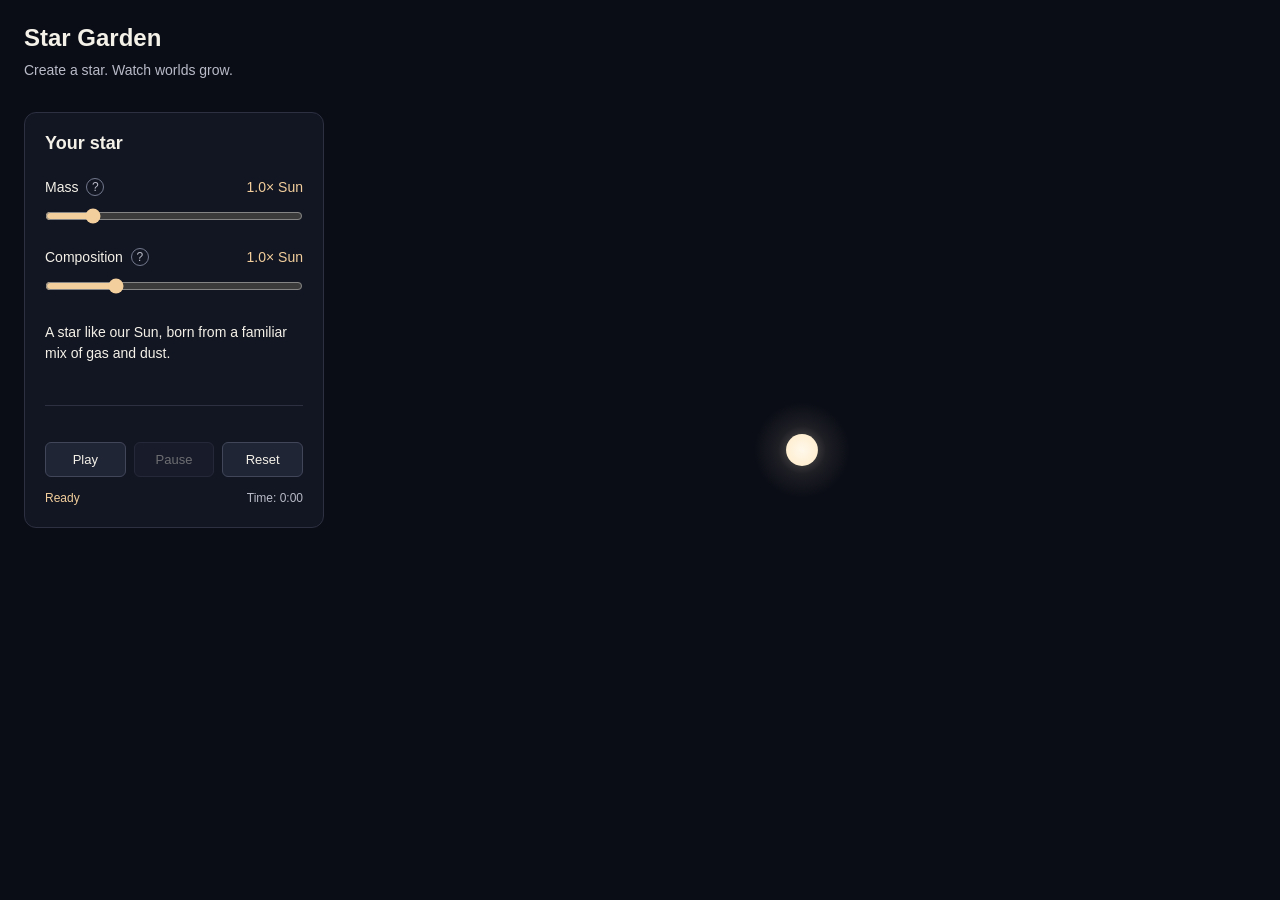
==== star-garden/index.html @ a4f1fb57 "Added planet info and refined growth - added click-to-view planet info below the star panel - showed" ====
<!DOCTYPE html>
<html lang="en">
  <head>
    <meta charset="UTF-8">
    <meta name="viewport" content="width=device-width, initial-scale=1.0">
    <title>Star Garden</title>
    <link rel="stylesheet" href="css/style.css">
    <script src="js/libraries/p5.min.js" defer></script>
    <!-- p5.sound.min.js is kept in js/libraries for when sound is added. -->
    <script src="js/physics.js" defer></script>
    <script src="js/script.js" defer></script>
  </head>
  <body>
    <header class="intro">
      <h1>Star Garden</h1>
      <p>Create a star. Watch worlds grow.</p>
    </header>
    <div class="sidebar">
    <section class="controls" aria-labelledby="controls-title">
      <h2 id="controls-title">Your star</h2>

      <div class="control">
        <div class="control-label">
          <div class="label-help">
            <label for="mass">Mass</label>
            <span class="help">
              <button class="help-button" type="button" aria-label="About mass" aria-describedby="mass-help">?</button>
              <span id="mass-help" class="tooltip" role="tooltip">Changes your star’s size, colour, brightness, and gravitational pull.</span>
            </span>
          </div>
          <output id="mass-value" for="mass">1.0× Sun</output>
        </div>
        <div class="slider">
          <input id="mass" type="range" min="0.2" max="5" step="0.1" value="1" aria-describedby="mass-help">
        </div>
      </div>

      <div class="control">
        <div class="control-label">
          <div class="label-help">
            <label for="heavy-elements">Composition</label>
            <span class="help">
              <button class="help-button" type="button" aria-label="About composition" aria-describedby="heavy-elements-help">?</button>
              <span id="heavy-elements-help" class="tooltip" role="tooltip">Higher values start with more dust particles; changing this resets the simulation.</span>
            </span>
          </div>
          <output id="heavy-elements-value" for="heavy-elements">1.0× Sun</output>
        </div>
        <div class="slider">
          <input id="heavy-elements" type="range" min="0.3" max="3" step="0.1" value="1" aria-describedby="heavy-elements-help">
        </div>
      </div>

      <p id="star-description" class="star-description" aria-live="polite">A star like our Sun, born from a familiar mix of gas and dust.</p>

      <div class="orbit-test">
        <div class="playback" role="group" aria-label="Simulation playback">
          <button id="play" type="button">Play</button>
          <button id="pause" type="button" disabled>Pause</button>
          <button id="reset" type="button">Reset</button>
        </div>
        <div class="playback-info">
          <p id="orbit-status" class="orbit-status" role="status">Ready</p>
          <p class="elapsed-time">Time: <span id="elapsed-time" role="timer" aria-live="off">0:00</span></p>
        </div>
      </div>
    </section>
    <section id="planet-info" class="planet-info" aria-labelledby="planet-info-title" hidden>
      <h2 id="planet-info-title">Your planet</h2>
      <dl>
        <div><dt>Estimated mass</dt><dd id="planet-mass"></dd></div>
        <div><dt>Distance from star</dt><dd id="planet-distance"></dd></div>
        <div><dt>Mergers</dt><dd id="planet-mergers"></dd></div>
      </dl>
    </section>
    </div>
    <main id="space" aria-label="Star Garden simulation"></main>
  </body>
</html>
---- star-garden/css/style.css ----
* {
  box-sizing: border-box;
}

html,
body {
  margin: 0;
  overflow: hidden;
  background: #0b0d16;
  color: #f4f1e8;
  font-family: Arial, sans-serif;
}

.intro {
  position: absolute;
  top: 24px;
  left: 24px;
  right: 24px;
  z-index: 1;
  pointer-events: none;
}

h1 {
  margin: 0 0 8px;
  font-size: 24px;
}

p {
  margin: 0;
  color: #b9bbc8;
  font-size: 14px;
  line-height: 1.5;
}

canvas {
  display: block;
}

.sidebar {
  position: absolute;
  top: 112px;
  left: 24px;
  z-index: 1;
  width: 300px;
  max-height: calc(100dvh - 136px);
  overflow-y: auto;
}

.controls {
  padding: 20px;
  border: 1px solid #2c3040;
  border-radius: 12px;
  background: #121522;
}

h2 {
  margin: 0 0 24px;
  font-size: 18px;
}

.control + .control {
  margin-top: 24px;
}

.control {
  position: relative;
}

.control-label {
  display: flex;
  align-items: center;
  justify-content: space-between;
  gap: 12px;
  margin-bottom: 12px;
  font-size: 14px;
}

output {
  flex-shrink: 0;
  color: #f2cf9c;
  font-variant-numeric: tabular-nums;
}

input[type="range"] {
  display: block;
  width: 100%;
  margin: 0;
  accent-color: #f2cf9c;
  cursor: pointer;
}

input[type="range"]:focus-visible,
.help-button:focus-visible,
.playback button:focus-visible {
  outline: 2px solid #f2cf9c;
  outline-offset: 5px;
}

.label-help {
  display: inline-flex;
  align-items: center;
  gap: 8px;
}

.help {
  display: inline-flex;
}

.help-button {
  display: inline-flex;
  align-items: center;
  justify-content: center;
  width: 18px;
  height: 18px;
  padding: 0;
  border: 1px solid #73798d;
  border-radius: 50%;
  background: transparent;
  color: #b9bbc8;
  font: inherit;
  font-size: 12px;
  cursor: help;
}

.help-button:hover,
.help-button:focus-visible {
  border-color: #f2cf9c;
  color: #f2cf9c;
}

.tooltip {
  position: absolute;
  top: 28px;
  left: 0;
  z-index: 2;
  width: 100%;
  padding: 10px 12px;
  border: 1px solid #414659;
  border-radius: 8px;
  background: #202536;
  color: #f4f1e8;
  font-size: 12px;
  line-height: 1.5;
  visibility: hidden;
}

.tooltip::before {
  content: "";
  position: absolute;
  top: -10px;
  left: 0;
  width: 100%;
  height: 10px;
}

.help:hover .tooltip,
.help-button:focus-visible + .tooltip {
  visibility: visible;
}

@media (hover: none) {
  .help:focus-within .tooltip {
    visibility: visible;
  }
}

.star-description {
  margin-top: 28px;
  min-height: 63px;
  color: #f4f1e8;
}

.orbit-test {
  margin-top: 20px;
  padding-top: 20px;
  border-top: 1px solid #2c3040;
}

h3 {
  margin: 0 0 8px;
  font-size: 14px;
}

.orbit-test p {
  font-size: 12px;
}

.playback {
  display: flex;
  gap: 8px;
  margin-top: 16px;
}

.playback button {
  flex: 1;
  padding: 9px 0;
  border: 1px solid #414659;
  border-radius: 6px;
  background: #202536;
  color: #f4f1e8;
  font: inherit;
  font-size: 13px;
  cursor: pointer;
}

.playback button:hover:not(:disabled) {
  border-color: #f2cf9c;
}

.playback button:disabled {
  opacity: 0.4;
  cursor: default;
}

.orbit-test .orbit-status {
  margin-top: 12px;
  color: #f2cf9c;
}

.playback-info {
  display: flex;
  justify-content: space-between;
  align-items: baseline;
  gap: 12px;
  margin-top: 12px;
}

.orbit-test .playback-info p {
  margin: 0;
}

.elapsed-time {
  font-variant-numeric: tabular-nums;
}

.planet-info {
  margin-top: 16px;
  padding: 20px;
  border: 1px solid #414659;
  border-radius: 12px;
  background: #121522;
}

.planet-info h2 {
  margin: 0;
  font-size: 16px;
}

.planet-info dl {
  margin: 16px 0 0;
  font-size: 12px;
  line-height: 1.5;
}

.planet-info dl div {
  display: flex;
  justify-content: space-between;
  gap: 12px;
  margin-top: 8px;
}

.planet-info dt {
  color: #b9bbc8;
}

.planet-info dd {
  margin: 0;
  text-align: right;
  color: #f2cf9c;
  font-variant-numeric: tabular-nums;
}

@media (max-width: 640px) {
  .intro {
    top: 20px;
    left: 20px;
    right: 20px;
  }

  .sidebar {
    top: auto;
    bottom: 20px;
    left: 20px;
    right: 20px;
    width: auto;
    max-height: 56dvh;
  }

  .controls,
  .planet-info {
    padding: 16px;
  }

  .controls h2 {
    margin-bottom: 18px;
  }

  .control + .control {
    margin-top: 20px;
  }

  .star-description {
    min-height: 0;
    margin-top: 20px;
  }

  .orbit-test {
    margin-top: 16px;
    padding-top: 16px;
  }
}
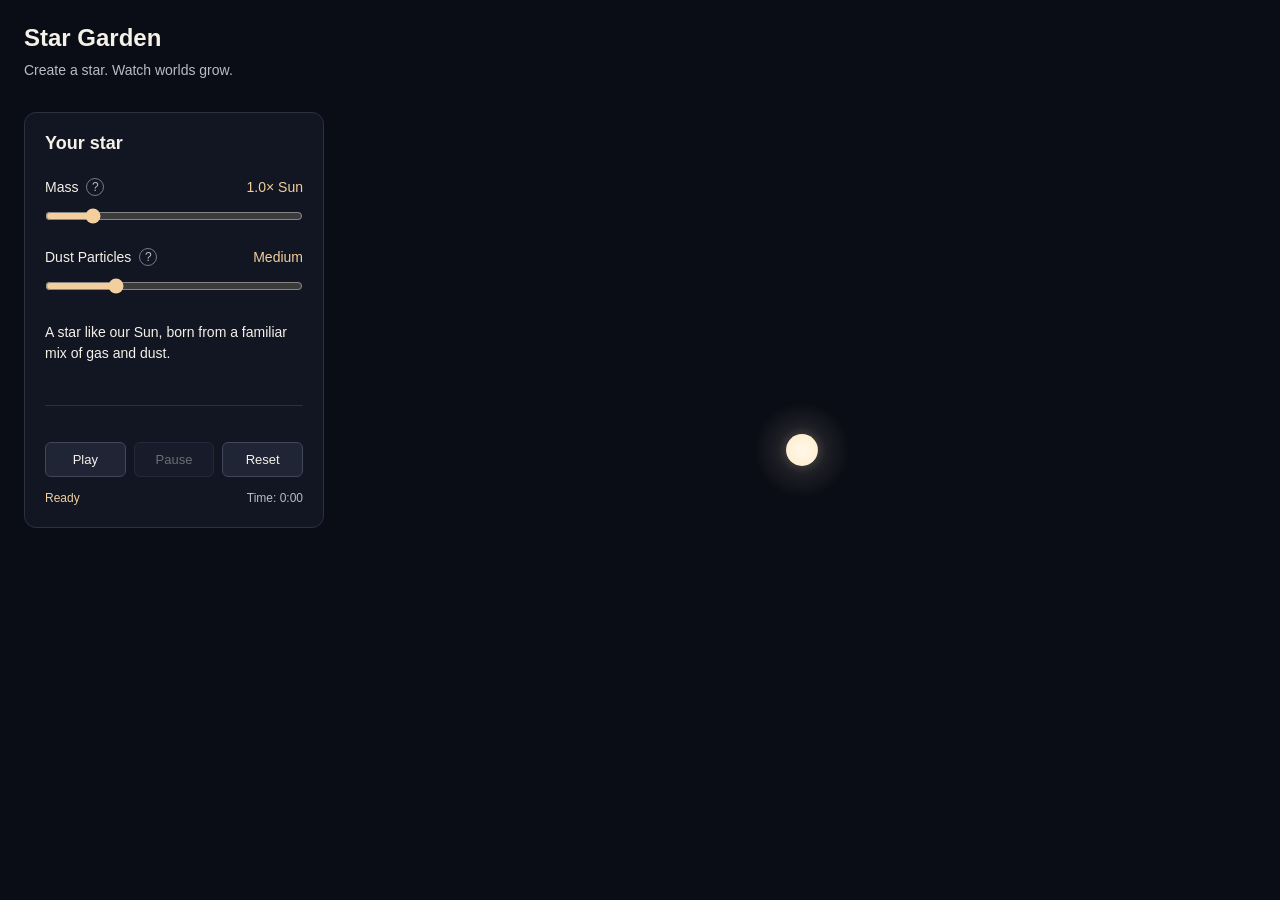
==== commit 4aa6ffa9: "Refined dust controls and arrivals - renamed composition to dust particles with low, medium, and hig" ====
--- a/star-garden/index.html
+++ b/star-garden/index.html
@@ -38,13 +38,13 @@
       <div class="control">
         <div class="control-label">
           <div class="label-help">
-            <label for="heavy-elements">Composition</label>
+            <label for="heavy-elements">Dust Particles</label>
             <span class="help">
-              <button class="help-button" type="button" aria-label="About composition" aria-describedby="heavy-elements-help">?</button>
+              <button class="help-button" type="button" aria-label="About dust particles" aria-describedby="heavy-elements-help">?</button>
               <span id="heavy-elements-help" class="tooltip" role="tooltip">Higher values start with more dust particles; changing this resets the simulation.</span>
             </span>
           </div>
-          <output id="heavy-elements-value" for="heavy-elements">1.0× Sun</output>
+          <output id="heavy-elements-value" for="heavy-elements">Medium</output>
         </div>
         <div class="slider">
           <input id="heavy-elements" type="range" min="0.3" max="3" step="0.1" value="1" aria-describedby="heavy-elements-help">
@@ -68,10 +68,13 @@
     <section id="planet-info" class="planet-info" aria-labelledby="planet-info-title" hidden>
       <h2 id="planet-info-title">Your planet</h2>
       <dl>
-        <div><dt>Estimated mass</dt><dd id="planet-mass"></dd></div>
         <div><dt>Distance from star</dt><dd id="planet-distance"></dd></div>
-        <div><dt>Mergers</dt><dd id="planet-mergers"></dd></div>
+        <div><dt>Year length</dt><dd id="planet-year"></dd></div>
       </dl>
+    </section>
+    <section id="encounter-panel" class="encounter-controls" aria-labelledby="encounter-title" hidden>
+      <h2 id="encounter-title">Add objects</h2>
+      <button id="add-rogue" type="button" disabled>Add rogue planet</button>
     </section>
     </div>
     <main id="space" aria-label="Star Garden simulation"></main>
--- a/star-garden/css/style.css
+++ b/star-garden/css/style.css
@@ -91,7 +91,8 @@
 
 input[type="range"]:focus-visible,
 .help-button:focus-visible,
-.playback button:focus-visible {
+.playback button:focus-visible,
+.encounter-controls button:focus-visible {
   outline: 2px solid #f2cf9c;
   outline-offset: 5px;
 }
@@ -191,7 +192,8 @@
   margin-top: 16px;
 }
 
-.playback button {
+.playback button,
+.encounter-controls button {
   flex: 1;
   padding: 9px 0;
   border: 1px solid #414659;
@@ -203,11 +205,13 @@
   cursor: pointer;
 }
 
-.playback button:hover:not(:disabled) {
+.playback button:hover:not(:disabled),
+.encounter-controls button:hover:not(:disabled) {
   border-color: #f2cf9c;
 }
 
-.playback button:disabled {
+.playback button:disabled,
+.encounter-controls button:disabled {
   opacity: 0.4;
   cursor: default;
 }
@@ -231,6 +235,23 @@
 
 .elapsed-time {
   font-variant-numeric: tabular-nums;
+}
+
+.encounter-controls {
+  margin-top: 16px;
+  padding: 20px;
+  border: 1px solid #2c3040;
+  border-radius: 12px;
+  background: #121522;
+}
+
+.encounter-controls h2 {
+  margin-bottom: 16px;
+  font-size: 16px;
+}
+
+.encounter-controls button {
+  width: 100%;
 }
 
 .planet-info {
@@ -287,7 +308,8 @@
   }
 
   .controls,
-  .planet-info {
+  .planet-info,
+  .encounter-controls {
     padding: 16px;
   }
 
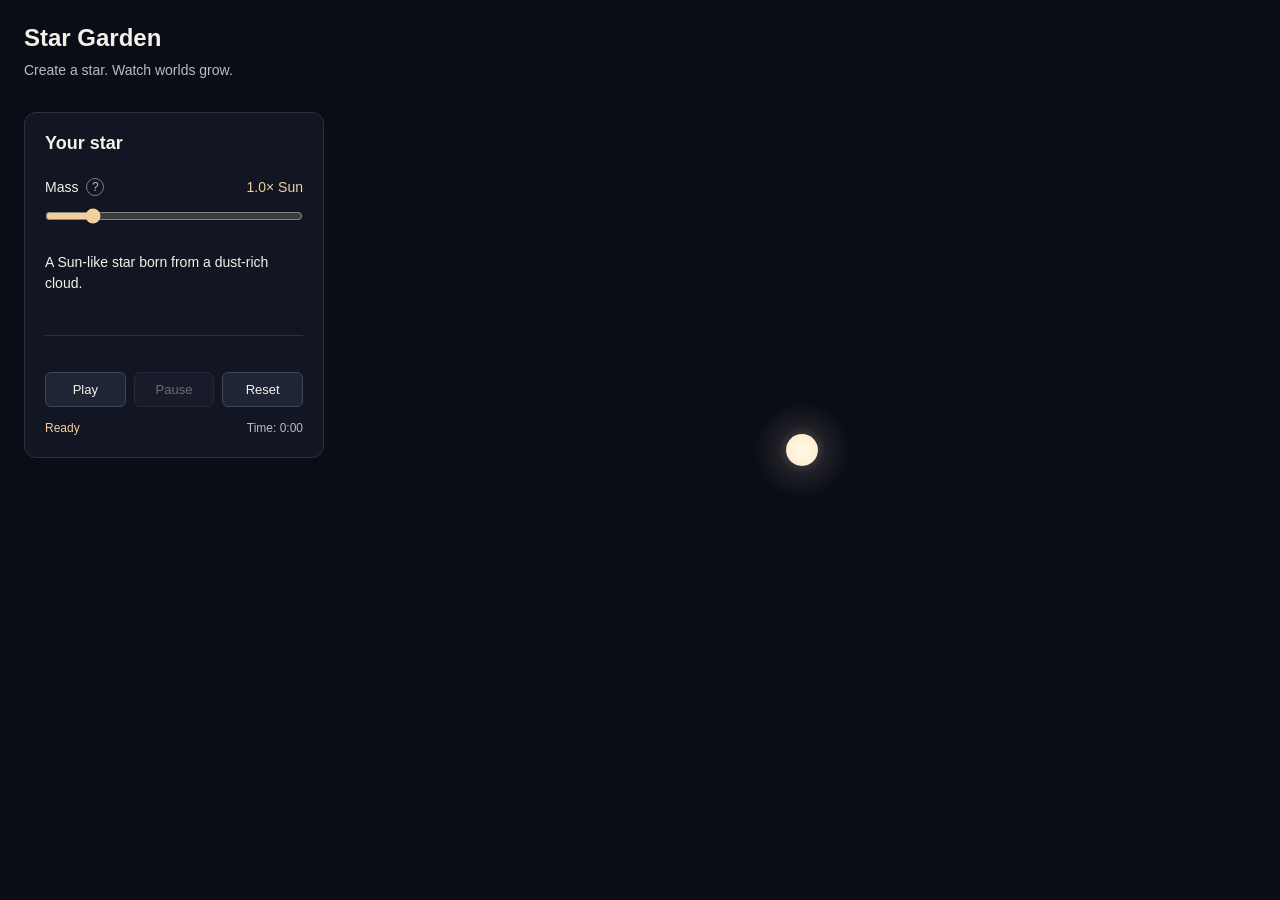
==== commit aced75b9: "Refined dust and planet growth - removed the dust slider and kept the highest setting - shortened du" ====
--- a/star-garden/index.html
+++ b/star-garden/index.html
@@ -35,23 +35,7 @@
         </div>
       </div>
 
-      <div class="control">
-        <div class="control-label">
-          <div class="label-help">
-            <label for="heavy-elements">Dust Particles</label>
-            <span class="help">
-              <button class="help-button" type="button" aria-label="About dust particles" aria-describedby="heavy-elements-help">?</button>
-              <span id="heavy-elements-help" class="tooltip" role="tooltip">Higher values start with more dust particles; changing this resets the simulation.</span>
-            </span>
-          </div>
-          <output id="heavy-elements-value" for="heavy-elements">Medium</output>
-        </div>
-        <div class="slider">
-          <input id="heavy-elements" type="range" min="0.3" max="3" step="0.1" value="1" aria-describedby="heavy-elements-help">
-        </div>
-      </div>
-
-      <p id="star-description" class="star-description" aria-live="polite">A star like our Sun, born from a familiar mix of gas and dust.</p>
+      <p id="star-description" class="star-description" aria-live="polite">A Sun-like star born from a dust-rich cloud.</p>
 
       <div class="orbit-test">
         <div class="playback" role="group" aria-label="Simulation playback">
@@ -72,10 +56,6 @@
         <div><dt>Year length</dt><dd id="planet-year"></dd></div>
       </dl>
     </section>
-    <section id="encounter-panel" class="encounter-controls" aria-labelledby="encounter-title" hidden>
-      <h2 id="encounter-title">Add objects</h2>
-      <button id="add-rogue" type="button" disabled>Add rogue planet</button>
-    </section>
     </div>
     <main id="space" aria-label="Star Garden simulation"></main>
   </body>
--- a/star-garden/css/style.css
+++ b/star-garden/css/style.css
@@ -58,10 +58,6 @@
   font-size: 18px;
 }
 
-.control + .control {
-  margin-top: 24px;
-}
-
 .control {
   position: relative;
 }
@@ -91,8 +87,7 @@
 
 input[type="range"]:focus-visible,
 .help-button:focus-visible,
-.playback button:focus-visible,
-.encounter-controls button:focus-visible {
+.playback button:focus-visible {
   outline: 2px solid #f2cf9c;
   outline-offset: 5px;
 }
@@ -192,8 +187,7 @@
   margin-top: 16px;
 }
 
-.playback button,
-.encounter-controls button {
+.playback button {
   flex: 1;
   padding: 9px 0;
   border: 1px solid #414659;
@@ -205,13 +199,11 @@
   cursor: pointer;
 }
 
-.playback button:hover:not(:disabled),
-.encounter-controls button:hover:not(:disabled) {
+.playback button:hover:not(:disabled) {
   border-color: #f2cf9c;
 }
 
-.playback button:disabled,
-.encounter-controls button:disabled {
+.playback button:disabled {
   opacity: 0.4;
   cursor: default;
 }
@@ -235,23 +227,6 @@
 
 .elapsed-time {
   font-variant-numeric: tabular-nums;
-}
-
-.encounter-controls {
-  margin-top: 16px;
-  padding: 20px;
-  border: 1px solid #2c3040;
-  border-radius: 12px;
-  background: #121522;
-}
-
-.encounter-controls h2 {
-  margin-bottom: 16px;
-  font-size: 16px;
-}
-
-.encounter-controls button {
-  width: 100%;
 }
 
 .planet-info {
@@ -308,17 +283,12 @@
   }
 
   .controls,
-  .planet-info,
-  .encounter-controls {
+  .planet-info {
     padding: 16px;
   }
 
   .controls h2 {
     margin-bottom: 18px;
-  }
-
-  .control + .control {
-    margin-top: 20px;
   }
 
   .star-description {
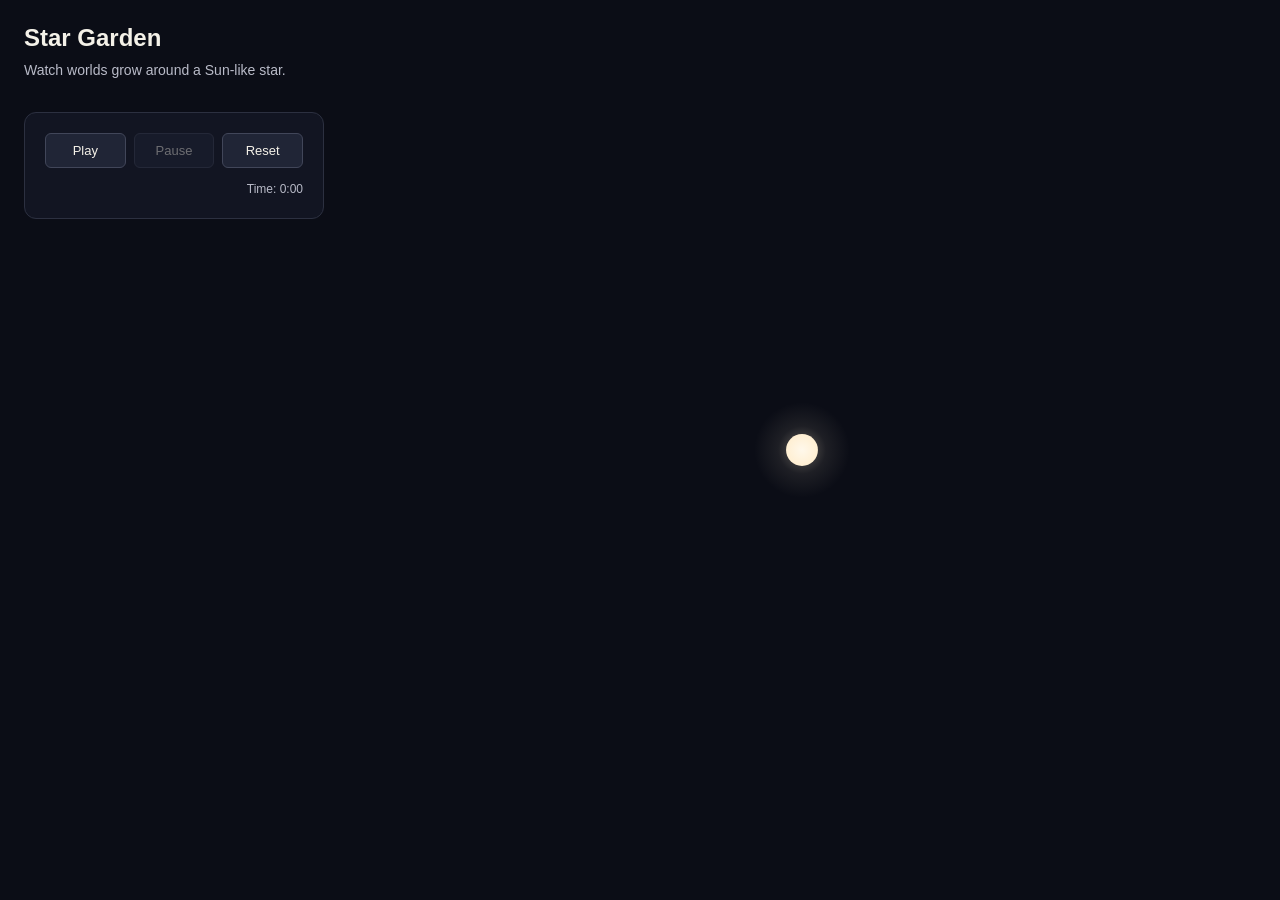
==== commit 102808f7: "Set the star to 1× Sun - kept only play, pause, reset, and the timer - let comets merge into bigger " ====
--- a/star-garden/index.html
+++ b/star-garden/index.html
@@ -13,49 +13,24 @@
   <body>
     <header class="intro">
       <h1>Star Garden</h1>
-      <p>Create a star. Watch worlds grow.</p>
+      <p>Watch worlds grow around a Sun-like star.</p>
     </header>
     <div class="sidebar">
-    <section class="controls" aria-labelledby="controls-title">
-      <h2 id="controls-title">Your star</h2>
-
-      <div class="control">
-        <div class="control-label">
-          <div class="label-help">
-            <label for="mass">Mass</label>
-            <span class="help">
-              <button class="help-button" type="button" aria-label="About mass" aria-describedby="mass-help">?</button>
-              <span id="mass-help" class="tooltip" role="tooltip">Changes your star’s size, colour, brightness, and gravitational pull.</span>
-            </span>
-          </div>
-          <output id="mass-value" for="mass">1.0× Sun</output>
-        </div>
-        <div class="slider">
-          <input id="mass" type="range" min="0.2" max="5" step="0.1" value="1" aria-describedby="mass-help">
-        </div>
-      </div>
-
-      <p id="star-description" class="star-description" aria-live="polite">A Sun-like star born from a dust-rich cloud.</p>
-
-      <div class="orbit-test">
-        <div class="playback" role="group" aria-label="Simulation playback">
+      <section class="controls" aria-label="Simulation playback">
+        <div class="playback">
           <button id="play" type="button">Play</button>
           <button id="pause" type="button" disabled>Pause</button>
           <button id="reset" type="button">Reset</button>
         </div>
-        <div class="playback-info">
-          <p id="orbit-status" class="orbit-status" role="status">Ready</p>
-          <p class="elapsed-time">Time: <span id="elapsed-time" role="timer" aria-live="off">0:00</span></p>
-        </div>
-      </div>
-    </section>
-    <section id="planet-info" class="planet-info" aria-labelledby="planet-info-title" hidden>
-      <h2 id="planet-info-title">Your planet</h2>
-      <dl>
-        <div><dt>Distance from star</dt><dd id="planet-distance"></dd></div>
-        <div><dt>Year length</dt><dd id="planet-year"></dd></div>
-      </dl>
-    </section>
+        <p class="elapsed-time">Time: <span id="elapsed-time" role="timer" aria-live="off">0:00</span></p>
+      </section>
+      <section id="planet-info" class="planet-info" aria-labelledby="planet-info-title" hidden>
+        <h2 id="planet-info-title">Your planet</h2>
+        <dl>
+          <div><dt>Distance from star</dt><dd id="planet-distance"></dd></div>
+          <div><dt>Year length</dt><dd id="planet-year"></dd></div>
+        </dl>
+      </section>
     </div>
     <main id="space" aria-label="Star Garden simulation"></main>
   </body>
--- a/star-garden/css/style.css
+++ b/star-garden/css/style.css
@@ -53,138 +53,14 @@
   background: #121522;
 }
 
-h2 {
-  margin: 0 0 24px;
-  font-size: 18px;
-}
-
-.control {
-  position: relative;
-}
-
-.control-label {
-  display: flex;
-  align-items: center;
-  justify-content: space-between;
-  gap: 12px;
-  margin-bottom: 12px;
-  font-size: 14px;
-}
-
-output {
-  flex-shrink: 0;
-  color: #f2cf9c;
-  font-variant-numeric: tabular-nums;
-}
-
-input[type="range"] {
-  display: block;
-  width: 100%;
-  margin: 0;
-  accent-color: #f2cf9c;
-  cursor: pointer;
-}
-
-input[type="range"]:focus-visible,
-.help-button:focus-visible,
 .playback button:focus-visible {
   outline: 2px solid #f2cf9c;
   outline-offset: 5px;
 }
 
-.label-help {
-  display: inline-flex;
-  align-items: center;
-  gap: 8px;
-}
-
-.help {
-  display: inline-flex;
-}
-
-.help-button {
-  display: inline-flex;
-  align-items: center;
-  justify-content: center;
-  width: 18px;
-  height: 18px;
-  padding: 0;
-  border: 1px solid #73798d;
-  border-radius: 50%;
-  background: transparent;
-  color: #b9bbc8;
-  font: inherit;
-  font-size: 12px;
-  cursor: help;
-}
-
-.help-button:hover,
-.help-button:focus-visible {
-  border-color: #f2cf9c;
-  color: #f2cf9c;
-}
-
-.tooltip {
-  position: absolute;
-  top: 28px;
-  left: 0;
-  z-index: 2;
-  width: 100%;
-  padding: 10px 12px;
-  border: 1px solid #414659;
-  border-radius: 8px;
-  background: #202536;
-  color: #f4f1e8;
-  font-size: 12px;
-  line-height: 1.5;
-  visibility: hidden;
-}
-
-.tooltip::before {
-  content: "";
-  position: absolute;
-  top: -10px;
-  left: 0;
-  width: 100%;
-  height: 10px;
-}
-
-.help:hover .tooltip,
-.help-button:focus-visible + .tooltip {
-  visibility: visible;
-}
-
-@media (hover: none) {
-  .help:focus-within .tooltip {
-    visibility: visible;
-  }
-}
-
-.star-description {
-  margin-top: 28px;
-  min-height: 63px;
-  color: #f4f1e8;
-}
-
-.orbit-test {
-  margin-top: 20px;
-  padding-top: 20px;
-  border-top: 1px solid #2c3040;
-}
-
-h3 {
-  margin: 0 0 8px;
-  font-size: 14px;
-}
-
-.orbit-test p {
-  font-size: 12px;
-}
-
 .playback {
   display: flex;
   gap: 8px;
-  margin-top: 16px;
 }
 
 .playback button {
@@ -208,24 +84,10 @@
   cursor: default;
 }
 
-.orbit-test .orbit-status {
+.elapsed-time {
   margin-top: 12px;
-  color: #f2cf9c;
-}
-
-.playback-info {
-  display: flex;
-  justify-content: space-between;
-  align-items: baseline;
-  gap: 12px;
-  margin-top: 12px;
-}
-
-.orbit-test .playback-info p {
-  margin: 0;
-}
-
-.elapsed-time {
+  text-align: right;
+  font-size: 12px;
   font-variant-numeric: tabular-nums;
 }
 
@@ -286,18 +148,4 @@
   .planet-info {
     padding: 16px;
   }
-
-  .controls h2 {
-    margin-bottom: 18px;
-  }
-
-  .star-description {
-    min-height: 0;
-    margin-top: 20px;
-  }
-
-  .orbit-test {
-    margin-top: 16px;
-    padding-top: 16px;
-  }
 }
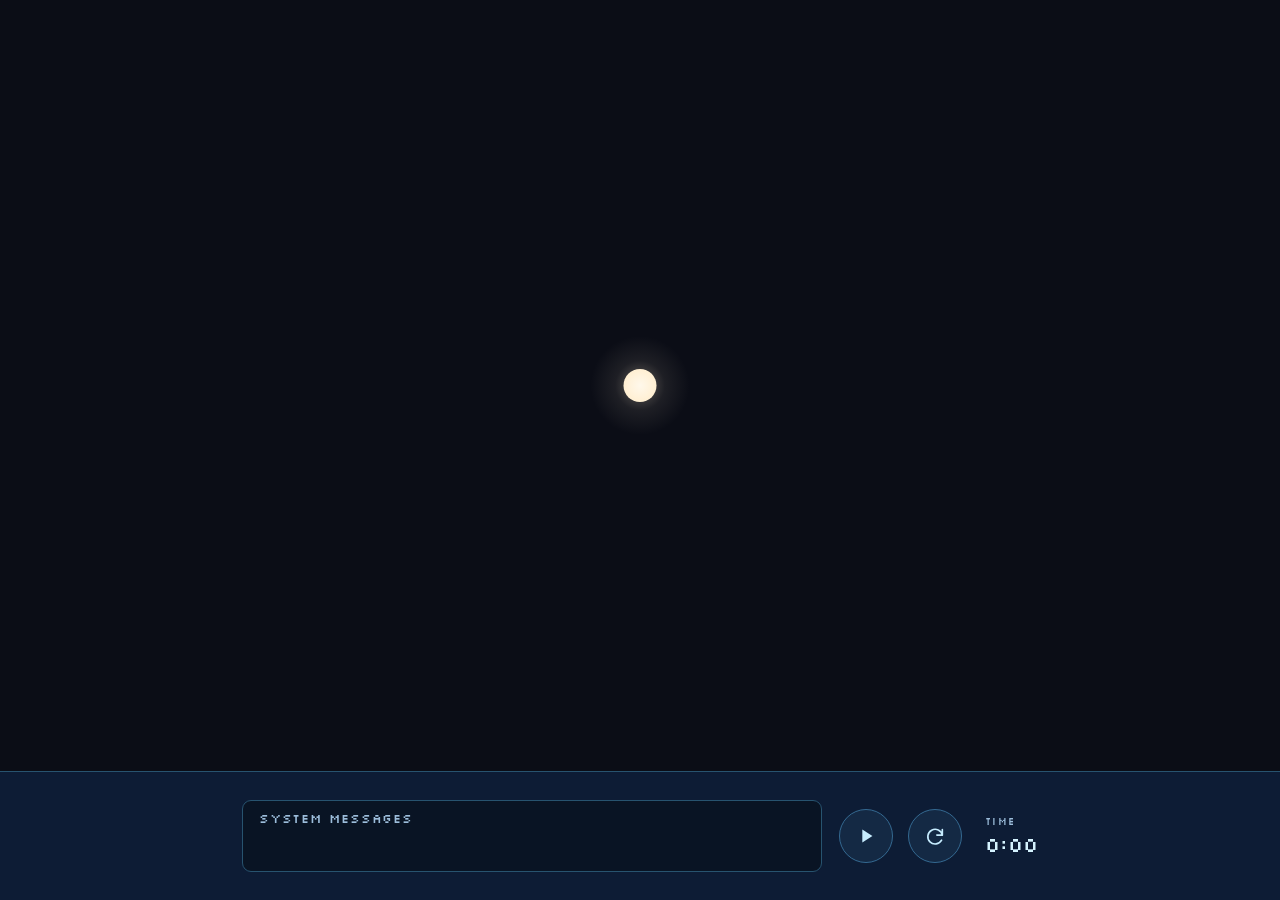
==== commit 43763698: "Set up the retro console - put play/pause, reset, and the timer in a flat bottom bar - added a messa" ====
--- a/star-garden/index.html
+++ b/star-garden/index.html
@@ -4,6 +4,9 @@
     <meta charset="UTF-8">
     <meta name="viewport" content="width=device-width, initial-scale=1.0">
     <title>Star Garden</title>
+    <link rel="preconnect" href="https://fonts.googleapis.com">
+    <link rel="preconnect" href="https://fonts.gstatic.com" crossorigin>
+    <link rel="stylesheet" href="https://fonts.googleapis.com/css2?family=Silkscreen&amp;display=swap">
     <link rel="stylesheet" href="css/style.css">
     <script src="js/libraries/p5.min.js" defer></script>
     <!-- p5.sound.min.js is kept in js/libraries for when sound is added. -->
@@ -11,27 +14,33 @@
     <script src="js/script.js" defer></script>
   </head>
   <body>
-    <header class="intro">
-      <h1>Star Garden</h1>
-      <p>Watch worlds grow around a Sun-like star.</p>
-    </header>
-    <div class="sidebar">
-      <section class="controls" aria-label="Simulation playback">
-        <div class="playback">
-          <button id="play" type="button">Play</button>
-          <button id="pause" type="button" disabled>Pause</button>
-          <button id="reset" type="button">Reset</button>
-        </div>
-        <p class="elapsed-time">Time: <span id="elapsed-time" role="timer" aria-live="off">0:00</span></p>
+    <main id="space" aria-label="Star Garden simulation"></main>
+    <section class="controls" aria-label="Simulation console">
+      <section class="message-screen" aria-labelledby="system-messages-heading">
+        <h2 id="system-messages-heading">System messages</h2>
+        <div id="system-messages" role="log" aria-labelledby="system-messages-heading"></div>
       </section>
-      <section id="planet-info" class="planet-info" aria-labelledby="planet-info-title" hidden>
-        <h2 id="planet-info-title">Your planet</h2>
-        <dl>
-          <div><dt>Distance from star</dt><dd id="planet-distance"></dd></div>
-          <div><dt>Year length</dt><dd id="planet-year"></dd></div>
-        </dl>
-      </section>
-    </div>
-    <main id="space" aria-label="Star Garden simulation"></main>
+      <div class="playback" role="group" aria-label="Playback controls">
+        <button id="play-pause" type="button" data-playing="false" aria-label="Play">
+          <svg class="icon-play" viewBox="0 0 24 24" aria-hidden="true" fill="currentColor">
+            <path d="M8 5v14l11-7z"/>
+          </svg>
+          <svg class="icon-pause" viewBox="0 0 24 24" aria-hidden="true" fill="currentColor">
+            <rect x="7" y="5" width="3.5" height="14" rx="1"/>
+            <rect x="13.5" y="5" width="3.5" height="14" rx="1"/>
+          </svg>
+        </button>
+        <button id="reset" type="button" aria-label="Reset">
+          <svg viewBox="0 0 24 24" aria-hidden="true" fill="none" stroke="currentColor"
+            stroke-width="1.8" stroke-linecap="round" stroke-linejoin="round">
+            <path d="M20 11a8 8 0 1 0-.8 5.5M20 5v6h-6"/>
+          </svg>
+        </button>
+        <p class="elapsed-time">
+          <span class="timer-label">Time</span>
+          <span id="elapsed-time" role="timer" aria-live="off">0:00</span>
+        </p>
+      </div>
+    </section>
   </body>
 </html>
--- a/star-garden/css/style.css
+++ b/star-garden/css/style.css
@@ -8,21 +8,21 @@
   overflow: hidden;
   background: #0b0d16;
   color: #f4f1e8;
-  font-family: Arial, sans-serif;
+  font-family: "Silkscreen", "Courier New", monospace;
 }
 
-.intro {
-  position: absolute;
-  top: 24px;
-  left: 24px;
-  right: 24px;
-  z-index: 1;
-  pointer-events: none;
+body {
+  display: grid;
+  grid-template-rows: minmax(0, 1fr) auto;
+  height: 100vh;
+  height: 100dvh;
 }
 
-h1 {
-  margin: 0 0 8px;
-  font-size: 24px;
+#space {
+  position: relative;
+  min-width: 0;
+  min-height: 0;
+  overflow: hidden;
 }
 
 p {
@@ -36,116 +36,114 @@
   display: block;
 }
 
-.sidebar {
-  position: absolute;
-  top: 112px;
-  left: 24px;
-  z-index: 1;
-  width: 300px;
-  max-height: calc(100dvh - 136px);
-  overflow-y: auto;
-}
-
 .controls {
-  padding: 20px;
-  border: 1px solid #2c3040;
-  border-radius: 12px;
-  background: #121522;
+  --bar-padding: clamp(18px, 3.2dvh, 28px);
+  display: grid;
+  grid-template-columns: minmax(0, 580px) max-content;
+  justify-content: center;
+  column-gap: clamp(10px, 2vw, 17px);
+  align-items: center;
+  padding-block: var(--bar-padding) max(var(--bar-padding), env(safe-area-inset-bottom));
+  padding-inline: clamp(12px, calc(10vw - 56px), 96px);
+  border-top: 1px solid #27536f;
+  background: #0d1c35;
 }
 
 .playback button:focus-visible {
-  outline: 2px solid #f2cf9c;
-  outline-offset: 5px;
+  outline: 2px solid #a8f4ff;
+  outline-offset: 3px;
 }
 
 .playback {
   display: flex;
-  gap: 8px;
+  align-items: center;
+  justify-content: flex-end;
+  gap: clamp(6px, 1.8vw, 15px);
 }
 
 .playback button {
-  flex: 1;
-  padding: 9px 0;
-  border: 1px solid #414659;
-  border-radius: 6px;
-  background: #202536;
-  color: #f4f1e8;
-  font: inherit;
-  font-size: 13px;
+  display: grid;
+  place-items: center;
+  flex: none;
+  width: clamp(40px, 7vw, 54px);
+  aspect-ratio: 1;
+  padding: 0;
+  border: 1px solid #346991;
+  border-radius: 50%;
+  background: #142944;
+  color: #c7edff;
   cursor: pointer;
 }
 
-.playback button:hover:not(:disabled) {
-  border-color: #f2cf9c;
+.playback svg {
+  width: 22px;
+  height: 22px;
 }
 
-.playback button:disabled {
-  opacity: 0.4;
-  cursor: default;
+.playback button:hover {
+  border-color: #58d1ef;
+  color: #ecfbff;
+}
+
+#play-pause[data-playing="true"] .icon-play,
+#play-pause[data-playing="false"] .icon-pause {
+  display: none;
 }
 
 .elapsed-time {
-  margin-top: 12px;
-  text-align: right;
-  font-size: 12px;
+  margin-inline-start: clamp(1px, 1vw, 8px);
+  text-align: left;
+  font-size: clamp(14px, 2.4vw, 20px);
   font-variant-numeric: tabular-nums;
+  color: #d5f3ff;
+  white-space: nowrap;
 }
 
-.planet-info {
-  margin-top: 16px;
-  padding: 20px;
-  border: 1px solid #414659;
-  border-radius: 12px;
-  background: #121522;
+.timer-label {
+  display: block;
+  color: #9cbddb;
+  font-size: 10px;
+  letter-spacing: 0.14em;
+  text-transform: uppercase;
 }
 
-.planet-info h2 {
-  margin: 0;
-  font-size: 16px;
+.message-screen {
+  display: grid;
+  grid-template-rows: auto minmax(0, 1fr);
+  gap: 5px;
+  min-width: 0;
+  height: clamp(52px, 8dvh, 74px);
+  padding: 8px clamp(8px, 1.5vw, 16px);
+  border: 1px solid #27536f;
+  border-radius: 9px;
+  background: #091424;
+  color: #d5f3ff;
 }
 
-.planet-info dl {
-  margin: 16px 0 0;
-  font-size: 12px;
-  line-height: 1.5;
+.message-screen h2 {
+  margin: 0;
+  color: #9cbddb;
+  font-size: clamp(10px, 1.4vw, 13px);
+  font-weight: 400;
+  line-height: 1.4;
+  letter-spacing: 0.06em;
+  text-transform: uppercase;
 }
 
-.planet-info dl div {
-  display: flex;
-  justify-content: space-between;
-  gap: 12px;
-  margin-top: 8px;
+#system-messages {
+  overflow-y: auto;
+  overflow-wrap: anywhere;
+  font-size: clamp(11px, 1.5vw, 15px);
+  line-height: 1.4;
 }
 
-.planet-info dt {
-  color: #b9bbc8;
-}
-
-.planet-info dd {
-  margin: 0;
-  text-align: right;
-  color: #f2cf9c;
-  font-variant-numeric: tabular-nums;
-}
-
-@media (max-width: 640px) {
-  .intro {
-    top: 20px;
-    left: 20px;
-    right: 20px;
+@media (max-width: 350px) {
+  .playback button {
+    width: 36px;
   }
 
-  .sidebar {
-    top: auto;
-    bottom: 20px;
-    left: 20px;
-    right: 20px;
-    width: auto;
-    max-height: 56dvh;
-  }
-
-  .controls,
-  .planet-info {
-    padding: 16px;
+  .playback svg {
+    width: 19px;
+    height: 19px;
   }
 }
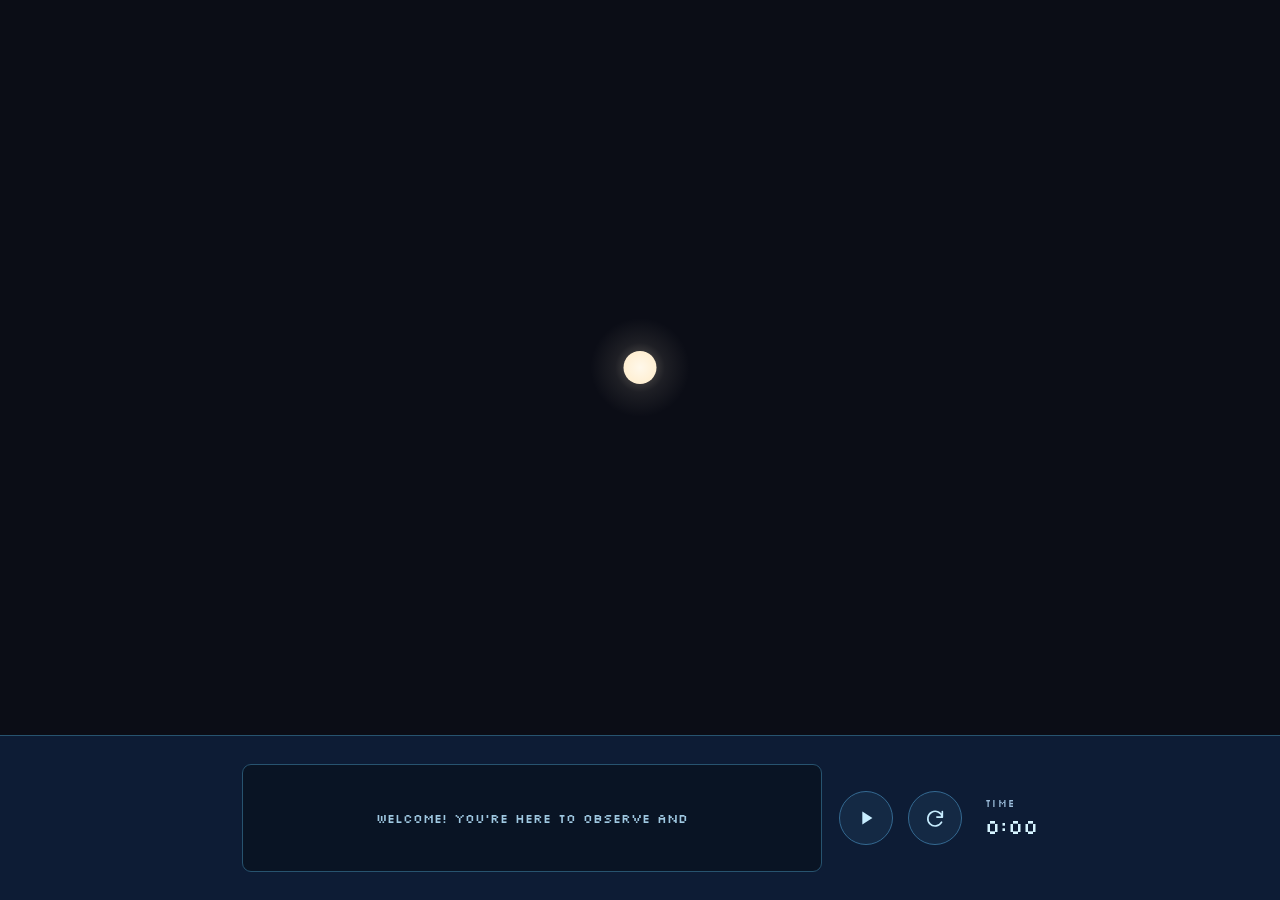
==== commit 02fc6de3: "Set up the Planet Wars reporter - renamed the project to planet wars - added typed intro messages, l" ====
--- a/star-garden/index.html
+++ b/star-garden/index.html
@@ -3,7 +3,7 @@
   <head>
     <meta charset="UTF-8">
     <meta name="viewport" content="width=device-width, initial-scale=1.0">
-    <title>Star Garden</title>
+    <title>Planet Wars</title>
     <link rel="preconnect" href="https://fonts.googleapis.com">
     <link rel="preconnect" href="https://fonts.gstatic.com" crossorigin>
     <link rel="stylesheet" href="https://fonts.googleapis.com/css2?family=Silkscreen&amp;display=swap">
@@ -11,14 +11,17 @@
     <script src="js/libraries/p5.min.js" defer></script>
     <!-- p5.sound.min.js is kept in js/libraries for when sound is added. -->
     <script src="js/physics.js" defer></script>
+    <script src="js/messages.js" defer></script>
     <script src="js/script.js" defer></script>
   </head>
   <body>
-    <main id="space" aria-label="Star Garden simulation"></main>
+    <main id="space" aria-label="Planet Wars simulation"></main>
     <section class="controls" aria-label="Simulation console">
-      <section class="message-screen" aria-labelledby="system-messages-heading">
-        <h2 id="system-messages-heading">System messages</h2>
-        <div id="system-messages" role="log" aria-labelledby="system-messages-heading"></div>
+      <section class="message-screen" aria-label="System messages">
+        <div id="system-messages">
+          <span id="system-message-text" aria-hidden="true"></span>
+          <span id="system-message-announcement" class="visually-hidden" role="status" aria-atomic="true"></span>
+        </div>
       </section>
       <div class="playback" role="group" aria-label="Playback controls">
         <button id="play-pause" type="button" data-playing="false" aria-label="Play">
--- a/star-garden/css/style.css
+++ b/star-garden/css/style.css
@@ -109,32 +109,50 @@
 
 .message-screen {
   display: grid;
-  grid-template-rows: auto minmax(0, 1fr);
-  gap: 5px;
+  grid-template-rows: minmax(0, 1fr);
   min-width: 0;
-  height: clamp(52px, 8dvh, 74px);
+  height: clamp(96px, 12dvh, 116px);
   padding: 8px clamp(8px, 1.5vw, 16px);
   border: 1px solid #27536f;
   border-radius: 9px;
   background: #091424;
-  color: #d5f3ff;
-}
-
-.message-screen h2 {
-  margin: 0;
-  color: #9cbddb;
-  font-size: clamp(10px, 1.4vw, 13px);
-  font-weight: 400;
-  line-height: 1.4;
-  letter-spacing: 0.06em;
-  text-transform: uppercase;
+  color: #9fc8e1;
 }
 
 #system-messages {
+  display: flex;
+  flex-direction: column;
   overflow-y: auto;
   overflow-wrap: anywhere;
-  font-size: clamp(11px, 1.5vw, 15px);
+  font-size: clamp(10px, 1.3vw, 13px);
   line-height: 1.4;
+}
+
+#system-message-text {
+  flex: none;
+  margin-block: auto;
+  text-align: center;
+}
+
+.visually-hidden {
+  position: absolute;
+  width: 1px;
+  height: 1px;
+  overflow: hidden;
+  clip-path: inset(50%);
+  white-space: nowrap;
+}
+
+@media (max-width: 520px) {
+  .controls {
+    grid-template-columns: minmax(0, 1fr);
+    row-gap: 10px;
+  }
+
+  .playback {
+    grid-row: 1;
+    justify-self: center;
+  }
 }
 
 @media (max-width: 350px) {
